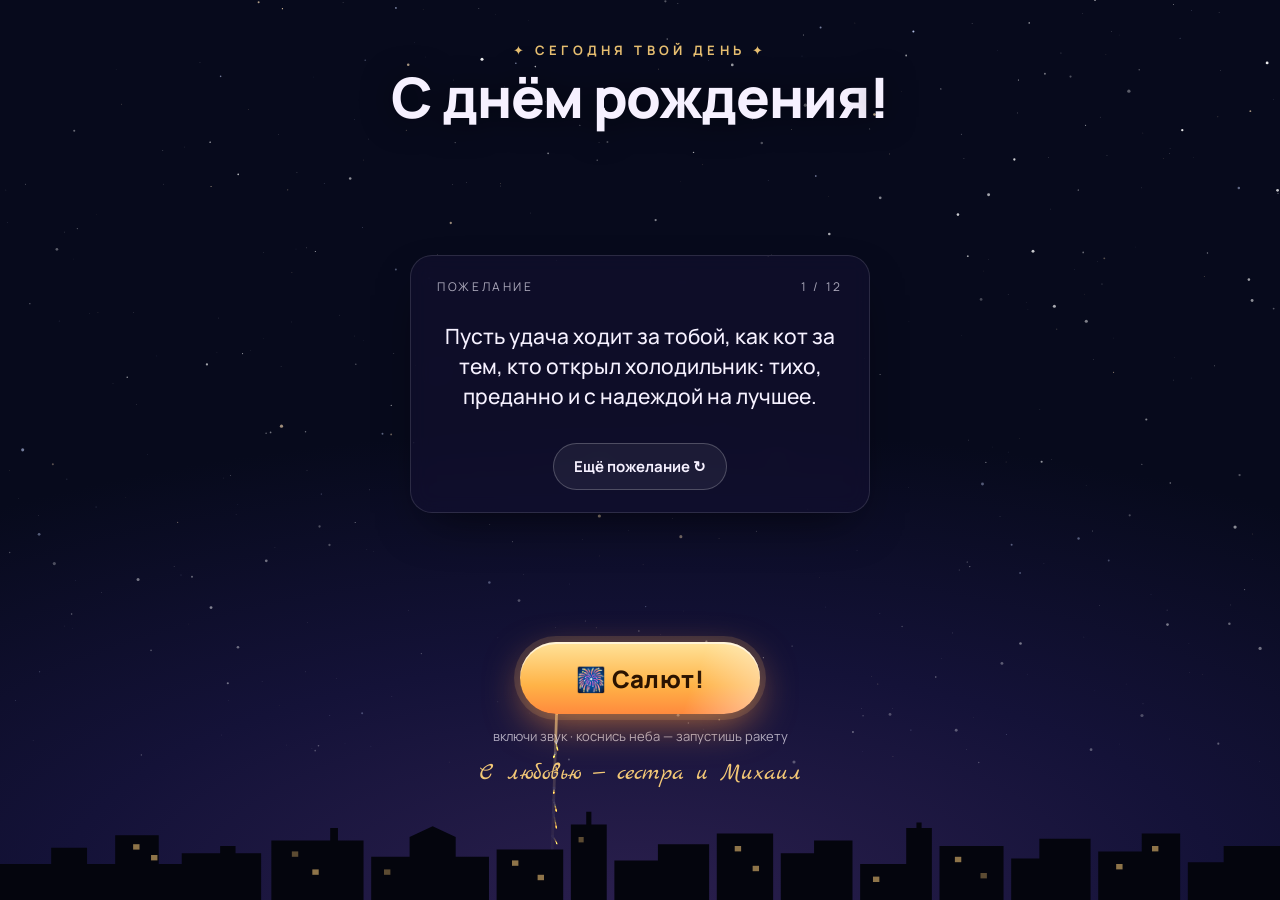
==== birthday/index.html @ 78955463 "Открытка с днём рождения: пожелания, салют со звуком и мелодией, один экран без прокрутки Co-Authore" ====
<!doctype html>
<html lang="ru">
<head>
<meta charset="utf-8">
<meta name="viewport" content="width=device-width, initial-scale=1, viewport-fit=cover, user-scalable=no">
<title>С днём рождения! 🎆</title>
<meta name="theme-color" content="#070a1c">
<meta property="og:title" content="С днём рождения! 🎆">
<meta property="og:description" content="Открой и нажми «Салют!»">
<link rel="preconnect" href="https://fonts.googleapis.com">
<link rel="preconnect" href="https://fonts.gstatic.com" crossorigin>
<link href="https://fonts.googleapis.com/css2?family=Marck+Script&family=Manrope:wght@400;500;700;800&display=swap" rel="stylesheet">
<style>
  :root {
    --gold: #ffd27a;
    --gold-2: #ffb347;
    --text: #f6f1ff;
    --muted: rgba(246,241,255,.68);
    --h: 100vh;
  }
  @supports (height: 100dvh) { :root { --h: 100dvh; } }
  * { box-sizing: border-box; margin: 0; padding: 0; -webkit-tap-highlight-color: transparent; }
  html, body { height: var(--h); overflow: hidden; overscroll-behavior: none; }
  body {
    position: fixed; inset: 0; color: var(--text); font-family: "Manrope", system-ui, sans-serif;
    background: radial-gradient(120% 70% at 50% 100%, #2a1f4d 0%, #141238 38%, #070a1c 75%) #070a1c;
    user-select: none; -webkit-user-select: none; touch-action: manipulation;
  }
  canvas { position: absolute; inset: 0; width: 100%; height: 100%; display: block; }
  #stars { z-index: 0; animation: twinkle 6s ease-in-out infinite alternate; }
  #fx { z-index: 1; }
  @keyframes twinkle { from { opacity: .75; } to { opacity: 1; } }

  .city { position: absolute; left: 0; right: 0; bottom: 0; z-index: 2; height: calc(var(--h) * .11); width: 100%; pointer-events: none; }
  .city .b { fill: #04050d; }
  .city .w { fill: #ffcf7a; opacity: .55; animation: win 7s steps(1) infinite; }
  .city .w:nth-child(3n) { animation-delay: -2s; } .city .w:nth-child(4n) { animation-delay: -4.5s; opacity: .35; }
  @keyframes win { 50% { opacity: .15; } }

  .stage {
    position: relative; z-index: 3; height: var(--h); display: flex; flex-direction: column; align-items: center;
    justify-content: space-between; text-align: center; pointer-events: none;
    padding: max(env(safe-area-inset-top), calc(var(--h) * .045)) 20px calc(var(--h) * .125 + env(safe-area-inset-bottom));
  }
  .stage > * { pointer-events: auto; }

  .top { transition: transform 1s ease; }
  .kicker {
    font-size: clamp(10px, min(3vw, 1.6vh), 13px); letter-spacing: .32em; text-transform: uppercase; color: var(--gold);
    font-weight: 700; opacity: .9;
  }
  h1 {
    font-weight: 800; line-height: 1.02; margin-top: calc(var(--h) * .012);
    font-size: clamp(30px, min(11vw, 6.2vh), 64px); letter-spacing: -.02em;
    text-shadow: 0 2px 30px rgba(0,0,0,.6);
  }
  .name {
    display: block; font-family: "Marck Script", cursive; font-weight: 400; letter-spacing: 0;
    font-size: clamp(42px, min(15vw, 8.4vh), 92px); line-height: 1.1;
    background: linear-gradient(100deg, #fff3c4 0%, var(--gold) 35%, #ff9d5c 70%, #ffd27a 100%);
    background-size: 200% 100%; -webkit-background-clip: text; background-clip: text; color: transparent;
    animation: shimmer 5s linear infinite; filter: drop-shadow(0 0 18px rgba(255,190,100,.35));
  }
  .name:empty { display: none; }
  @keyframes shimmer { to { background-position: -200% 0; } }

  .wish {
    width: min(100%, 460px); padding: clamp(14px, 2.4vh, 24px) clamp(16px, 5vw, 26px);
    border-radius: 22px; background: rgba(20,18,52,.55); border: 1px solid rgba(255,255,255,.12);
    backdrop-filter: blur(10px); -webkit-backdrop-filter: blur(10px);
    box-shadow: 0 20px 50px -20px rgba(0,0,0,.7); transition: opacity .8s ease, transform .8s ease;
  }
  .wish__label { font-size: clamp(10px, 1.5vh, 12px); letter-spacing: .22em; text-transform: uppercase; color: var(--muted); display: flex; justify-content: space-between; }
  .wish__text {
    margin: clamp(8px, 1.4vh, 14px) 0 clamp(10px, 1.8vh, 18px); font-weight: 500;
    font-size: clamp(15px, min(4.4vw, 2.45vh), 21px); line-height: 1.42;
    min-height: calc(1.42em * 4); display: flex; align-items: center; justify-content: center;
    transition: opacity .35s ease, transform .35s ease;
  }
  .wish__text.out { opacity: 0; transform: translateY(8px); }
  .btn-next {
    border: 1px solid rgba(255,255,255,.22); background: rgba(255,255,255,.06); color: var(--text);
    font: 700 clamp(13px, 1.9vh, 15px) "Manrope", sans-serif; padding: clamp(9px, 1.4vh, 12px) 20px; border-radius: 999px; cursor: pointer;
    transition: background .25s, transform .15s;
  }
  .btn-next:active { transform: scale(.96); }
  .btn-next:hover { background: rgba(255,255,255,.14); }

  .bottom { display: flex; flex-direction: column; align-items: center; gap: clamp(8px, 1.4vh, 14px); }
  .btn-salute {
    position: relative; border: 0; cursor: pointer; color: #2b1300;
    font: 800 clamp(18px, min(5.4vw, 3vh), 24px) "Manrope", sans-serif; letter-spacing: .02em;
    padding: clamp(14px, 2.2vh, 20px) clamp(36px, 12vw, 56px); border-radius: 999px;
    background: linear-gradient(180deg, #ffe39a, #ffb347 60%, #ff8a3d);
    box-shadow: 0 0 0 6px rgba(255,190,100,.15), 0 12px 40px -6px rgba(255,150,60,.7), inset 0 2px 0 rgba(255,255,255,.6);
    animation: pulse 2.2s ease-in-out infinite; transition: transform .15s;
  }
  .btn-salute:active { transform: scale(.95); }
  .btn-salute::after {
    content: ""; position: absolute; inset: 0; border-radius: inherit; pointer-events: none;
    background: linear-gradient(110deg, transparent 30%, rgba(255,255,255,.65) 48%, transparent 62%);
    background-size: 250% 100%; animation: shine 3.2s ease-in-out infinite;
  }
  @keyframes pulse { 50% { box-shadow: 0 0 0 14px rgba(255,190,100,0), 0 12px 40px -6px rgba(255,150,60,.9), inset 0 2px 0 rgba(255,255,255,.6); } }
  @keyframes shine { from { background-position: 150% 0; } to { background-position: -100% 0; } }
  .hint { font-size: clamp(11px, 1.6vh, 13px); color: var(--muted); }
  .sign { font-family: "Marck Script", cursive; font-size: clamp(18px, 2.8vh, 24px); color: var(--gold); opacity: .95; }

  /* Во время салюта открытка уступает небо фейерверку */
  body.show .wish { opacity: .12; transform: scale(.97); }
  body.show .hint { opacity: 0; }

  @media (max-height: 520px) { .hint { display: none; } }
  @media (prefers-reduced-motion: reduce) { .name, .btn-salute, .btn-salute::after, #stars { animation: none; } }
</style>
</head>
<body>
<canvas id="stars"></canvas>
<canvas id="fx"></canvas>

<svg class="city" viewBox="0 0 1000 110" preserveAspectRatio="none" aria-hidden="true">
  <path class="b" d="M0 110V70h40V52h28v18h22V38h34v32h18V58h30v-8h12v8h20v52zM212 110V44h46v-14h6v14h20v66zM290 110V62h30V40l18-12 18 12v22h26v48zM388 110V54h52v56zM446 110V26h12V12h4v14h12v84zM480 110V66h34V48h40v62zM560 110V36h44v74zM610 110V58h26V44h30v66zM672 110V70h36V30h8v-6h4v6h8v80zM734 110V50h50v60zM790 110V64h22V42h40v68zM858 110V56h34V36h30v74zM928 110V68h28V50h44v60z"/>
  <rect class="w" x="104" y="48" width="5" height="6"/><rect class="w" x="118" y="60" width="5" height="6"/><rect class="w" x="228" y="56" width="5" height="6"/>
  <rect class="w" x="244" y="76" width="5" height="6"/><rect class="w" x="400" y="66" width="5" height="6"/><rect class="w" x="420" y="82" width="5" height="6"/>
  <rect class="w" x="452" y="40" width="4" height="6"/><rect class="w" x="574" y="50" width="5" height="6"/><rect class="w" x="588" y="72" width="5" height="6"/>
  <rect class="w" x="746" y="62" width="5" height="6"/><rect class="w" x="766" y="80" width="5" height="6"/><rect class="w" x="872" y="70" width="5" height="6"/>
  <rect class="w" x="900" y="50" width="5" height="6"/><rect class="w" x="682" y="84" width="5" height="6"/><rect class="w" x="300" y="76" width="5" height="6"/>
</svg>

<main class="stage">
  <header class="top">
    <p class="kicker">✦ Сегодня твой день ✦</p>
    <h1>С днём рождения<span id="comma">,</span><span class="name" id="name"></span></h1>
  </header>

  <section class="wish" aria-live="polite">
    <div class="wish__label"><span>Пожелание</span><span id="counter"></span></div>
    <p class="wish__text" id="wish"></p>
    <button class="btn-next" id="next">Ещё пожелание ↻</button>
  </section>

  <footer class="bottom">
    <button class="btn-salute" id="salute">🎆 Салют!</button>
    <p class="hint" id="hint">включи звук · коснись неба — запустишь ракету</p>
    <p class="sign" id="sign"></p>
  </footer>
</main>

<script>
/* ===================== НАСТРОЙКИ ОТКРЫТКИ =====================
   Имя можно задать здесь или в ссылке: .../birthday/?name=Саша   */
const CONFIG = {
  name: "",
  from: "С любовью — сестра и Михаил",
};

const WISHES = [
  "Пусть удача ходит за тобой, как кот за тем, кто открыл холодильник: тихо, преданно и с надеждой на лучшее.",
  "Если понадобятся стальные нервы — обращайся, сварю по-родственному. Но лучше пусть не понадобятся!",
  "Желаю, чтобы зарплата росла быстрее цен, мечты сбывались быстрее планов, а понедельники ощущались как пятницы.",
  "Пусть дорога будет ровной, машина — исправной, а штрафы встречаются только в компьютерных играх.",
  "Ты лучший брат, какого только могла пожелать сестра, и лучший шурин, о котором можно мечтать. Не меняйся!",
  "Пусть годы добавляют мудрости, но никогда не отнимают озорства. Возраст — это просто уровень, а ты явно качаешься правильно.",
  "Желаю тихих утр, громкого смеха и людей рядом, с которыми хорошо и молчать, и болтать до утра.",
  "Пусть Wi-Fi ловит везде, проблемы — нигде, а хорошие новости приходят без очереди.",
  "Желаю столько поводов для радости, сколько свечей на торте, — и ещё немного сверху, на вырост.",
  "Пусть всё задуманное получается с первого раза, а то, что с первого не получилось, оказывается к лучшему.",
  "Желаю здоровья богатырского, сна младенческого и аппетита как после бани.",
  "И главное пожелание от сварщика: пусть всё в твоей жизни будет железно! 🔥",
];

/* ===================== ПОЗДРАВЛЕНИЕ ===================== */
const qs = new URLSearchParams(location.search);
const NAME = (qs.get("name") || CONFIG.name || "").trim();
document.getElementById("name").textContent = NAME;
document.getElementById("comma").textContent = NAME ? "," : "!";
document.getElementById("sign").textContent = qs.get("from") || CONFIG.from;
if (NAME) document.title = `С днём рождения, ${NAME}! 🎆`;

const wishEl = document.getElementById("wish"), counterEl = document.getElementById("counter");
let order = WISHES.map((_, i) => i).sort(() => Math.random() - .5), wi = 0;
function showWish(first) {
  const set = () => { wishEl.textContent = WISHES[order[wi]]; counterEl.textContent = `${wi + 1} / ${WISHES.length}`; wishEl.classList.remove("out"); };
  if (first) return set();
  wishEl.classList.add("out");
  setTimeout(set, 330);
}
showWish(true);
document.getElementById("next").addEventListener("click", (e) => {
  e.stopPropagation();
  wi = (wi + 1) % WISHES.length;
  showWish();
  initAudio(); chime();
  const r = e.currentTarget.getBoundingClientRect();
  sparkle(r.left + r.width / 2, r.top);
});

/* ===================== ЗВЁЗДЫ ===================== */
const stars = document.getElementById("stars"), sctx = stars.getContext("2d");
const fx = document.getElementById("fx"), ctx = fx.getContext("2d");
let W, H, DPR, S;
function resize() {
  DPR = Math.min(window.devicePixelRatio || 1, 2);
  W = innerWidth; H = innerHeight; S = Math.max(.6, Math.min(1.25, Math.min(W, H * .75) / 520));
  for (const c of [stars, fx]) { c.width = W * DPR; c.height = H * DPR; }
  ctx.setTransform(DPR, 0, 0, DPR, 0, 0); sctx.setTransform(DPR, 0, 0, DPR, 0, 0);
  sctx.clearRect(0, 0, W, H);
  const n = Math.round(W * H / 2600);
  for (let i = 0; i < n; i++) {
    const x = Math.random() * W, y = Math.random() * H * .85, r = Math.random() ** 3 * 1.4 + .25;
    sctx.globalAlpha = .25 + Math.random() * .75 * (1 - y / H);
    sctx.fillStyle = Math.random() < .15 ? "#ffe2b8" : Math.random() < .2 ? "#c9d6ff" : "#fff";
    sctx.beginPath(); sctx.arc(x, y, r, 0, Math.PI * 2); sctx.fill();
  }
  sctx.globalAlpha = 1;
}
addEventListener("resize", resize); resize();

/* ===================== ЗВУК (синтез в браузере) ===================== */
let AC, master, verbIn, noiseBuf, musicBus;
function initAudio() {
  if (AC) { if (AC.state !== "running") AC.resume(); return; }
  const Ctx = window.AudioContext || window.webkitAudioContext;
  if (!Ctx) return;
  AC = new Ctx();
  const comp = AC.createDynamicsCompressor();
  comp.threshold.value = -14; comp.ratio.value = 5; comp.attack.value = .003; comp.release.value = .25;
  master = AC.createGain(); master.gain.value = .95;
  master.connect(comp); comp.connect(AC.destination);
  // Реверберация «ночного неба»
  const verb = AC.createConvolver(), len = AC.sampleRate * 3.2, ir = AC.createBuffer(2, len, AC.sampleRate);
  for (let ch = 0; ch < 2; ch++) { const d = ir.getChannelData(ch); for (let i = 0; i < len; i++) d[i] = (Math.random() * 2 - 1) * Math.pow(1 - i / len, 2.6); }
  verb.buffer = ir; verbIn = AC.createGain(); verbIn.gain.value = .5; verbIn.connect(verb); verb.connect(master);
  noiseBuf = AC.createBuffer(1, AC.sampleRate * 2, AC.sampleRate);
  const nd = noiseBuf.getChannelData(0); for (let i = 0; i < nd.length; i++) nd[i] = Math.random() * 2 - 1;
  musicBus = AC.createGain(); musicBus.gain.value = .42; musicBus.connect(master);
  const mv = AC.createGain(); mv.gain.value = .55; musicBus.connect(mv); mv.connect(verbIn);
  // разблокировка на iOS
  const s = AC.createBufferSource(); s.buffer = AC.createBuffer(1, 1, 22050); s.connect(AC.destination); s.start(0);
}
function out(node, pan, wet = .4) {
  let n = node;
  if (AC.createStereoPanner) { const p = AC.createStereoPanner(); p.pan.value = Math.max(-1, Math.min(1, pan)); n.connect(p); n = p; }
  n.connect(master);
  const w = AC.createGain(); w.gain.value = wet; n.connect(w); w.connect(verbIn);
}
function noise(t, dur) { const s = AC.createBufferSource(); s.buffer = noiseBuf; s.loop = true; s.start(t, Math.random()); s.stop(t + dur); return s; }

function soundLaunch(flight, pan, whistle) {
  if (!AC) return;
  const t = AC.currentTime;
  const n = noise(t, flight + .1), bp = AC.createBiquadFilter(), g = AC.createGain();
  bp.type = "bandpass"; bp.Q.value = 1.2; bp.frequency.setValueAtTime(350, t); bp.frequency.exponentialRampToValueAtTime(1600, t + flight);
  g.gain.setValueAtTime(0, t); g.gain.linearRampToValueAtTime(.16, t + .06); g.gain.exponentialRampToValueAtTime(.002, t + flight);
  n.connect(bp); bp.connect(g); out(g, pan, .25);
  if (whistle) {
    const o = AC.createOscillator(), og = AC.createGain();
    o.type = "sine"; o.frequency.setValueAtTime(1300, t); o.frequency.exponentialRampToValueAtTime(2900 + Math.random() * 700, t + flight);
    og.gain.setValueAtTime(0, t); og.gain.linearRampToValueAtTime(.05, t + .15); og.gain.linearRampToValueAtTime(0, t + flight);
    o.connect(og); out(og, pan, .35); o.start(t); o.stop(t + flight + .05);
  }
}
function soundBoom(size, pan, crack) {
  if (!AC) return;
  const t = AC.currentTime + .03 + Math.random() * .12;   // звук чуть отстаёт от вспышки
  const n = noise(t, 2.6), lp = AC.createBiquadFilter(), g = AC.createGain();
  lp.type = "lowpass"; lp.frequency.setValueAtTime(2600 * size, t); lp.frequency.exponentialRampToValueAtTime(90, t + 1.6);
  g.gain.setValueAtTime(0, t); g.gain.linearRampToValueAtTime(1.1 * size, t + .006); g.gain.exponentialRampToValueAtTime(.001, t + 2.4);
  n.connect(lp); lp.connect(g); out(g, pan, .6);
  const o = AC.createOscillator(), og = AC.createGain();
  o.frequency.setValueAtTime(95, t); o.frequency.exponentialRampToValueAtTime(32, t + .5);
  og.gain.setValueAtTime(.9 * size, t); og.gain.exponentialRampToValueAtTime(.001, t + .7);
  o.connect(og); out(og, pan, .2); o.start(t); o.stop(t + .8);
  if (crack) soundCrackle(t + .35, 1.4, pan);
}
function soundCrackle(t0, dur, pan) {
  for (let i = 0; i < 70; i++) {
    const t = t0 + Math.random() ** 1.3 * dur, s = AC.createBufferSource(), hp = AC.createBiquadFilter(), g = AC.createGain();
    s.buffer = noiseBuf; hp.type = "highpass"; hp.frequency.value = 2500 + Math.random() * 3000;
    const v = .05 + Math.random() * .2;
    g.gain.setValueAtTime(v, t); g.gain.exponentialRampToValueAtTime(.001, t + .012 + Math.random() * .02);
    s.connect(hp); hp.connect(g); out(g, pan + (Math.random() - .5) * .4, .3); s.start(t, Math.random() * 1.5); s.stop(t + .05);
  }
}
// Музыкальная шкатулка
function bell(freq, t, dur, vol = 1) {
  const g = AC.createGain();
  g.gain.setValueAtTime(0, t); g.gain.linearRampToValueAtTime(.32 * vol, t + .008); g.gain.exponentialRampToValueAtTime(.001, t + dur + 1.4);
  g.connect(musicBus);
  [[1, 1], [2, .32], [3, .12], [4.2, .05]].forEach(([m, a]) => {
    const o = AC.createOscillator(), og = AC.createGain();
    o.type = "sine"; o.frequency.value = freq * m; og.gain.value = a;
    o.connect(og); og.connect(g); o.start(t); o.stop(t + dur + 1.5);
  });
}
const NOTE = (n) => 440 * Math.pow(2, (n - 69) / 12);
function playBirthday() {
  if (!AC) return 0;
  const G4 = 67, A4 = 69, B4 = 71, C5 = 72, D5 = 74, E5 = 76, F5 = 77, G5 = 79;
  const song = [
    [G4, .75], [G4, .25], [A4, 1], [G4, 1], [C5, 1], [B4, 2],
    [G4, .75], [G4, .25], [A4, 1], [G4, 1], [D5, 1], [C5, 2],
    [G4, .75], [G4, .25], [G5, 1], [E5, 1], [C5, 1], [B4, 1], [A4, 2],
    [F5, .75], [F5, .25], [E5, 1], [C5, 1], [D5, 1], [C5, 3],
  ];
  const beat = .43; let t = AC.currentTime + .25;
  for (const [n, d] of song) { bell(NOTE(n), t, d * beat, n > 75 ? .9 : 1); bell(NOTE(n - 12), t, d * beat, .18); t += d * beat; }
  return (t - AC.currentTime) * 1000;
}
function chime() { if (!AC) return; const t = AC.currentTime; [84, 88, 91].forEach((n, i) => bell(NOTE(n), t + i * .07, .3, .35)); }

/* ===================== ФЕЙЕРВЕРК ===================== */
const rockets = [], parts = [], flashes = [];
const MAXP = matchMedia("(max-width: 700px)").matches ? 2200 : 4000;
const rnd = (a, b) => a + Math.random() * (b - a);
const pick = (a) => a[Math.floor(Math.random() * a.length)];
const PALETTE = [[0, 95, 62], [25, 100, 60], [45, 100, 62], [120, 85, 60], [185, 95, 62], [215, 95, 66], [275, 90, 70], [320, 95, 66], [350, 95, 66]];
const TYPES = ["peony", "peony", "willow", "ring", "glitter", "double", "crossette", "palm"];

function launch(tx, ty, type) {
  const x = tx ?? rnd(W * .12, W * .88);
  const y = ty ?? rnd(H * .1, H * .42);
  const sx = x + rnd(-W * .08, W * .08), sy = H + 10;
  const flight = rnd(.95, 1.35);                    // секунды подъёма
  const frames = flight * 60;
  const g = .06 * S;                                 // гравитация ракеты
  const vy = (y - sy - .5 * g * frames * frames) / frames;
  rockets.push({ x: sx, y: sy, px: sx, py: sy, vx: (x - sx) / frames, vy, g, life: frames, type: type || pick(TYPES), col: pick(PALETTE) });
  soundLaunch(flight, (sx / W) * 2 - 1, Math.random() < .35);
}

function P(x, y, vx, vy, o) {
  if (parts.length > MAXP) return;
  parts.push(Object.assign({ x, y, px: x, py: y, vx, vy, a: 1, decay: rnd(.011, .017), drag: .965, g: .055 * S, w: 2 * S, h: 40, s: 100, l: 62, flick: 0, trail: 0, split: 0 }, o));
}
function sphere(cx, cy, n, sp, o, extra) {
  for (let i = 0; i < n; i++) {
    const u = Math.random() * 2 - 1, th = Math.random() * Math.PI * 2, r = Math.sqrt(1 - u * u);
    const v = sp * rnd(.9, 1.05);
    P(cx, cy, Math.cos(th) * r * v, Math.sin(th) * r * v, typeof o === "function" ? o(i) : { ...o });
  }
}
function explode(r) {
  const { x, y } = r, [h, s, l] = r.col, k = S;
  flashes.push({ x, y, a: 1, h, r: 150 * k });
  const pan = (x / W) * 2 - 1;
  switch (r.type) {
    case "willow":
      sphere(x, y, 110, 4.2 * k, { h: 40, s: 90, l: 58, decay: rnd(.0055, .0075), drag: .975, g: .032 * k, w: 1.6 * k, trail: 1 });
      soundBoom(.85, pan, true); break;
    case "ring": {
      const n = 70, tilt = rnd(.25, 1), rot = rnd(0, Math.PI), sp = 5.2 * k;
      for (let i = 0; i < n; i++) {
        const a = (i / n) * Math.PI * 2, dx = Math.cos(a), dy = Math.sin(a) * tilt;
        P(x, y, (dx * Math.cos(rot) - dy * Math.sin(rot)) * sp, (dx * Math.sin(rot) + dy * Math.cos(rot)) * sp, { h, s, l, w: 2.2 * k });
      }
      sphere(x, y, 26, 1.6 * k, { h: 50, s: 100, l: 80, w: 1.6 * k });
      soundBoom(1, pan, false); break;
    }
    case "glitter":
      sphere(x, y, 120, 4.6 * k, { h: 48, s: 100, l: 78, flick: 1, decay: rnd(.008, .011), drag: .968, w: 1.8 * k });
      soundBoom(.9, pan, true); break;
    case "double": {
      const c2 = pick(PALETTE);
      sphere(x, y, 100, 5.6 * k, { h, s, l });
      sphere(x, y, 55, 2.9 * k, { h: c2[0], s: c2[1], l: c2[2] + 6 });
      soundBoom(1.1, pan, false); break;
    }
    case "crossette":
      sphere(x, y, 26, 4.8 * k, { h, s, l: l + 8, w: 2.6 * k, split: 1, decay: .02 });
      soundBoom(.9, pan, false); break;
    case "palm":
      for (let i = 0; i < 9; i++) {
        const a = (i / 9) * Math.PI * 2 + rnd(-.1, .1);
        P(x, y, Math.cos(a) * 5 * k, Math.sin(a) * 5 * k - 1.2 * k, { h: 38, s: 95, l: 62, w: 3.2 * k, decay: .009, drag: .972, g: .045 * k, trail: 1 });
      }
      sphere(x, y, 40, 3.6 * k, { h, s, l });
      soundBoom(1.05, pan, true); break;
    case "heart": {
      const n = 110, sc = .33 * k;
      for (let i = 0; i < n; i++) {
        const t = (i / n) * Math.PI * 2;
        const hx = 16 * Math.sin(t) ** 3, hy = -(13 * Math.cos(t) - 5 * Math.cos(2 * t) - 2 * Math.cos(3 * t) - Math.cos(4 * t));
        P(x, y, hx * sc, hy * sc, { h: 345, s: 95, l: 66, w: 2.4 * k, drag: .955, g: .02 * k, decay: .0105 });
      }
      sphere(x, y, 40, 1.4 * k, { h: 40, s: 100, l: 80, flick: 1, w: 1.4 * k });
      soundBoom(1.2, pan, true); break;
    }
    default: // peony
      sphere(x, y, 130, 5.4 * k, { h, s, l });
      soundBoom(1, pan, Math.random() < .3);
  }
}
function sparkle(x, y) {
  for (let i = 0; i < 22; i++) { const a = rnd(Math.PI * 1.1, Math.PI * 1.9); P(x, y, Math.cos(a) * rnd(1, 3.5) * S, Math.sin(a) * rnd(1, 3.5) * S, { h: 45, s: 100, l: 75, w: 1.5 * S, decay: .03, flick: 1 }); }
}

let last = performance.now();
function frame(now) {
  const dt = Math.min(3, (now - last) / 16.667); last = now;
  // плавное затухание следов: небо остаётся прозрачным, звёзды видны
  ctx.globalCompositeOperation = "destination-out";
  ctx.fillStyle = `rgba(0,0,0,${Math.min(1, .2 * dt)})`;
  ctx.fillRect(0, 0, W, H);
  ctx.globalCompositeOperation = "lighter";
  ctx.lineCap = "round";

  for (let i = flashes.length - 1; i >= 0; i--) {
    const f = flashes[i];
    const gr = ctx.createRadialGradient(f.x, f.y, 0, f.x, f.y, f.r);
    gr.addColorStop(0, `hsla(${f.h},100%,85%,${.5 * f.a})`); gr.addColorStop(1, `hsla(${f.h},100%,60%,0)`);
    ctx.fillStyle = gr; ctx.fillRect(f.x - f.r, f.y - f.r, f.r * 2, f.r * 2);
    f.a -= .14 * dt; if (f.a <= 0) flashes.splice(i, 1);
  }

  for (let i = rockets.length - 1; i >= 0; i--) {
    const r = rockets[i];
    r.px = r.x; r.py = r.y;
    r.x += r.vx * dt; r.vy += r.g * dt; r.y += r.vy * dt; r.life -= dt;
    ctx.strokeStyle = "hsla(40,100%,80%,.95)"; ctx.lineWidth = 2.2 * S;
    ctx.beginPath(); ctx.moveTo(r.px, r.py); ctx.lineTo(r.x, r.y); ctx.stroke();
    if (Math.random() < .9) P(r.x, r.y, rnd(-.4, .4) * S, rnd(.4, 1.4) * S, { h: 35, s: 100, l: 65, w: 1.3 * S, decay: rnd(.035, .06), g: .02 * S, drag: .94 });
    if (r.life <= 0 || r.vy >= -.3 * S) { explode(r); rockets.splice(i, 1); }
  }

  for (let i = parts.length - 1; i >= 0; i--) {
    const p = parts[i];
    p.px = p.x; p.py = p.y;
    const d = Math.pow(p.drag, dt);
    p.vx *= d; p.vy = p.vy * d + p.g * dt;
    p.x += p.vx * dt; p.y += p.vy * dt;
    p.a -= p.decay * dt;
    if (p.trail && Math.random() < .35 * dt) P(p.x, p.y, 0, 0, { h: p.h, s: p.s, l: p.l - 8, w: p.w * .7, decay: .03, g: .015 * S, drag: .9 });
    if (p.a <= 0) {
      if (p.split) for (let k = 0; k < 4; k++) { const a = k * Math.PI / 2 + Math.PI / 4; P(p.x, p.y, Math.cos(a) * 2.6 * S, Math.sin(a) * 2.6 * S, { h: 45, s: 100, l: 72, w: 1.6 * S, decay: .028 }); }
      parts.splice(i, 1); continue;
    }
    let a = p.a < .3 ? p.a / .3 : 1;
    if (p.flick) a *= Math.random() < .5 ? 1 : .1;
    const L = p.a > .85 ? 92 : p.l;                  // в первые мгновения искры почти белые
    ctx.strokeStyle = `hsla(${p.h},${p.s}%,${L}%,${a})`;
    ctx.lineWidth = p.w * (.55 + .45 * p.a);
    ctx.beginPath(); ctx.moveTo(p.px, p.py); ctx.lineTo(p.x + .01, p.y); ctx.stroke();
  }
  requestAnimationFrame(frame);
}
requestAnimationFrame(frame);

/* ===================== ШОУ ===================== */
const btn = document.getElementById("salute");
let showTimer = null, timers = [];
function show() {
  initAudio();
  timers.forEach(clearTimeout); timers = [];
  document.body.classList.add("show");
  const songMs = playBirthday() || 11500;
  const dur = Math.max(9000, songMs - 1500);
  let t = 150;
  while (t < dur) {
    const tt = t;
    timers.push(setTimeout(() => launch(), tt));
    if (Math.random() < .35) timers.push(setTimeout(() => launch(), tt + rnd(80, 300)));
    t += rnd(380, 780);
  }
  // финал: залп и сердце
  for (let i = 0; i < 7; i++) timers.push(setTimeout(() => launch(W * (.15 + i * .12), rnd(H * .12, H * .32), pick(["peony", "glitter", "double", "willow"])), dur + i * 120));
  timers.push(setTimeout(() => launch(W / 2, H * .26, "heart"), dur + 1100));
  clearTimeout(showTimer);
  showTimer = setTimeout(() => { document.body.classList.remove("show"); btn.textContent = "🎆 Ещё салют!"; }, dur + 4200);
  if (navigator.vibrate) navigator.vibrate(30);
}
btn.addEventListener("click", (e) => { e.stopPropagation(); show(); });

// касание неба — ракета в эту точку
addEventListener("pointerdown", (e) => {
  if (e.target.closest("button, .wish")) return;
  initAudio();
  launch(e.clientX, Math.min(e.clientY, H * .7), pick(TYPES));
});

// приветственная искорка без звука
setTimeout(() => { for (let i = 0; i < 2; i++) setTimeout(() => { launch(rnd(W * .2, W * .8), rnd(H * .12, H * .3), "peony"); }, i * 700); }, 900);
</script>
</body>
</html>
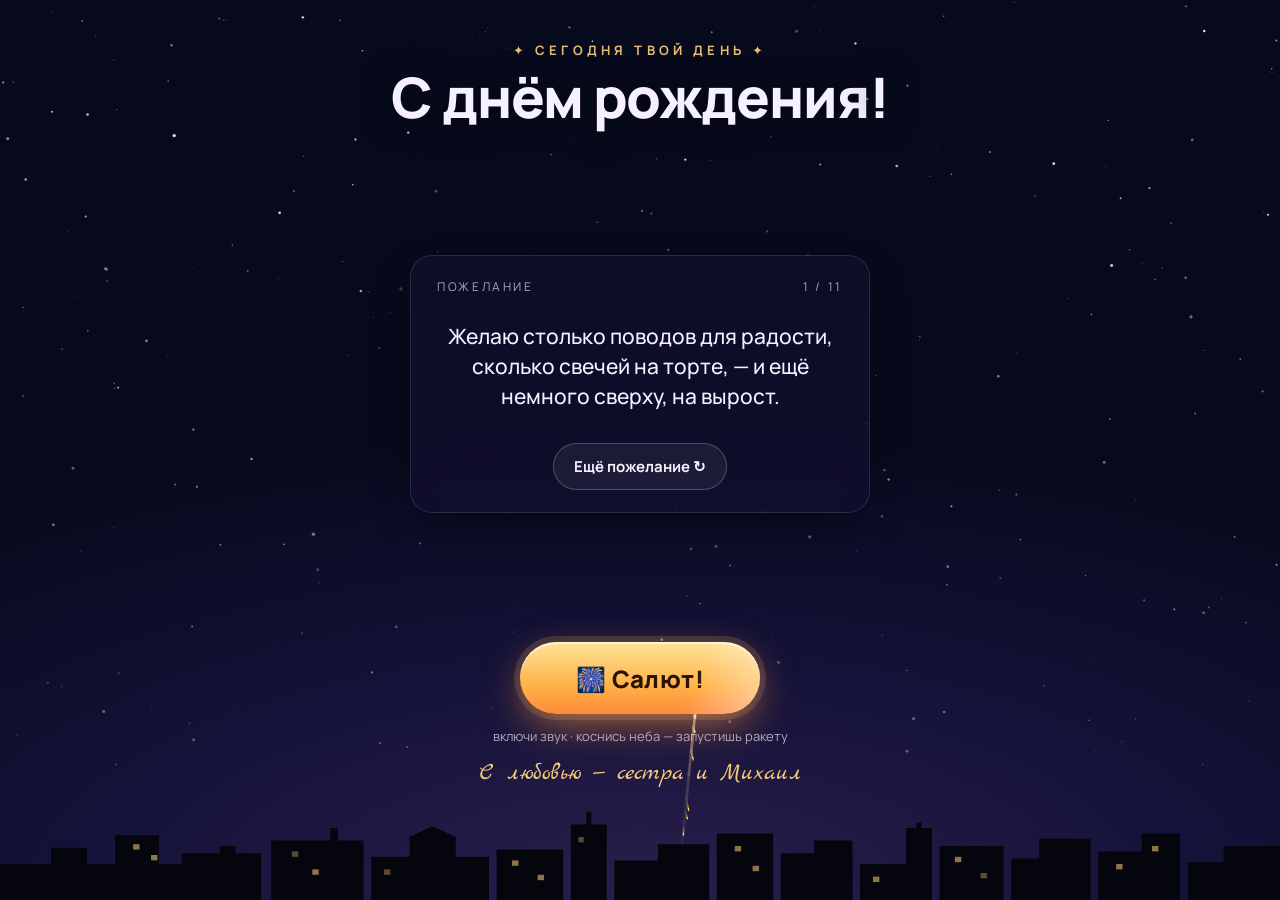
==== commit 65a3cf07: "Открытка: убрано пожелание про лучшего брата Co-Authored-By: Claude Opus 5.5 <noreply@anthropic.com>" ====
--- a/birthday/index.html
+++ b/birthday/index.html
@@ -159,7 +159,6 @@
   "Если понадобятся стальные нервы — обращайся, сварю по-родственному. Но лучше пусть не понадобятся!",
   "Желаю, чтобы зарплата росла быстрее цен, мечты сбывались быстрее планов, а понедельники ощущались как пятницы.",
   "Пусть дорога будет ровной, машина — исправной, а штрафы встречаются только в компьютерных играх.",
-  "Ты лучший брат, какого только могла пожелать сестра, и лучший шурин, о котором можно мечтать. Не меняйся!",
   "Пусть годы добавляют мудрости, но никогда не отнимают озорства. Возраст — это просто уровень, а ты явно качаешься правильно.",
   "Желаю тихих утр, громкого смеха и людей рядом, с которыми хорошо и молчать, и болтать до утра.",
   "Пусть Wi-Fi ловит везде, проблемы — нигде, а хорошие новости приходят без очереди.",
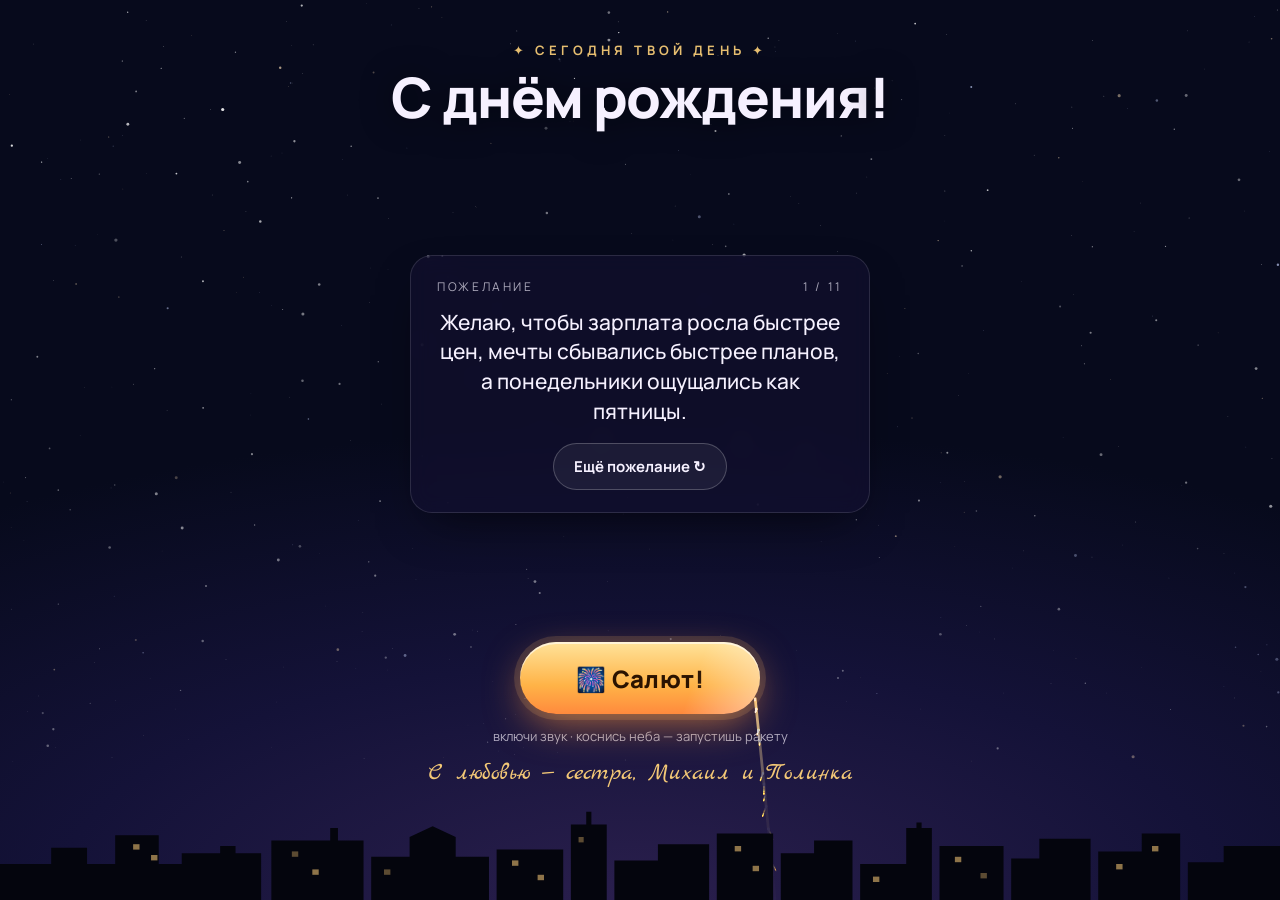
==== commit eeefd842: "Открытка: в подпись добавлена Полинка Co-Authored-By: Claude Opus 5.5 <noreply@anthropic.com> Claude" ====
--- a/birthday/index.html
+++ b/birthday/index.html
@@ -151,7 +151,7 @@
    Имя можно задать здесь или в ссылке: .../birthday/?name=Саша   */
 const CONFIG = {
   name: "",
-  from: "С любовью — сестра и Михаил",
+  from: "С любовью — сестра, Михаил и Полинка",
 };
 
 const WISHES = [
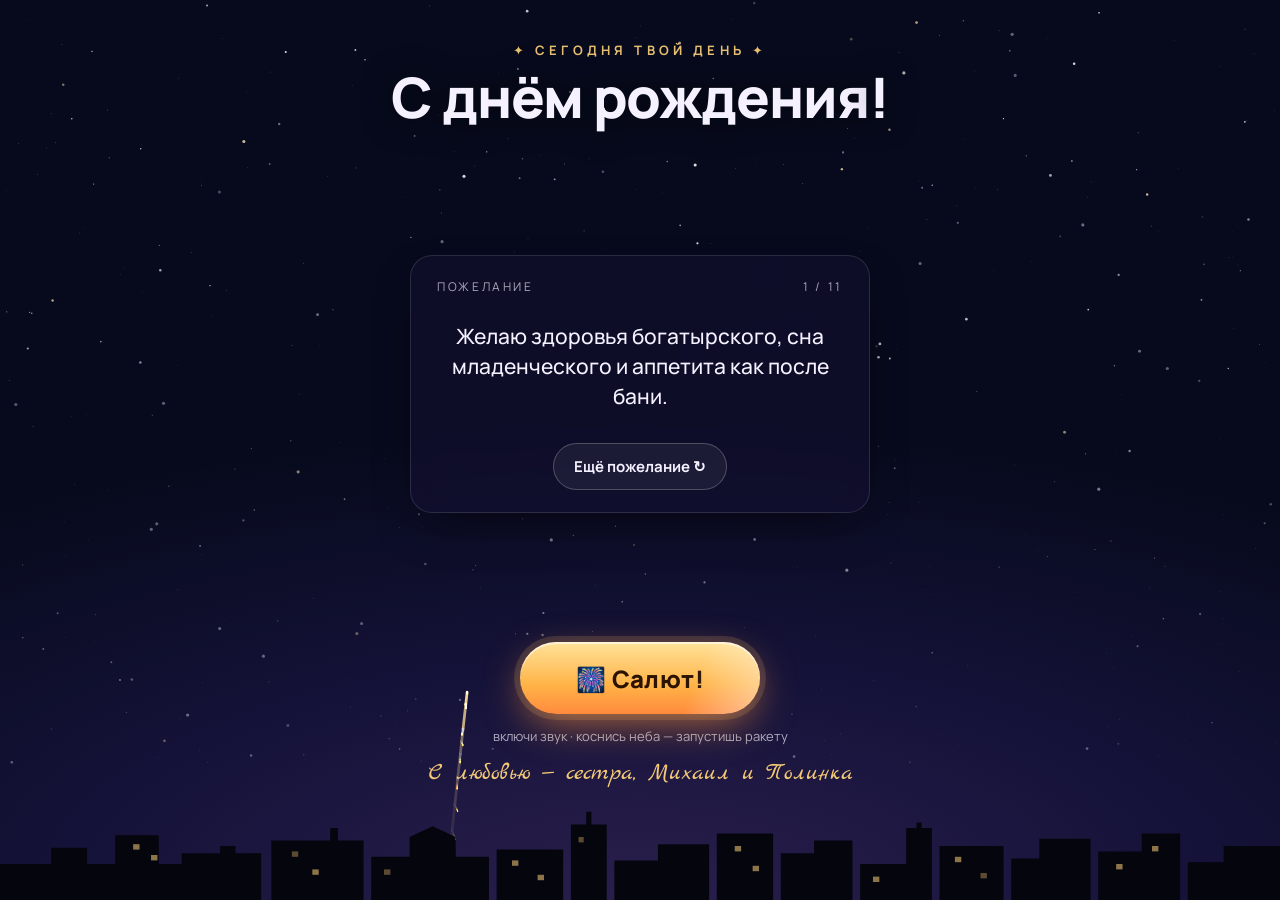
==== commit 8d279fe0: "Открытка: подпись в одну строку на узких экранах Co-Authored-By: Claude Opus 5.5 <noreply@anthropic." ====
--- a/birthday/index.html
+++ b/birthday/index.html
@@ -104,7 +104,7 @@
   @keyframes pulse { 50% { box-shadow: 0 0 0 14px rgba(255,190,100,0), 0 12px 40px -6px rgba(255,150,60,.9), inset 0 2px 0 rgba(255,255,255,.6); } }
   @keyframes shine { from { background-position: 150% 0; } to { background-position: -100% 0; } }
   .hint { font-size: clamp(11px, 1.6vh, 13px); color: var(--muted); }
-  .sign { font-family: "Marck Script", cursive; font-size: clamp(18px, 2.8vh, 24px); color: var(--gold); opacity: .95; }
+  .sign { font-family: "Marck Script", cursive; font-size: clamp(15px, min(5.2vw, 2.8vh), 24px); white-space: nowrap; color: var(--gold); opacity: .95; }
 
   /* Во время салюта открытка уступает небо фейерверку */
   body.show .wish { opacity: .12; transform: scale(.97); }
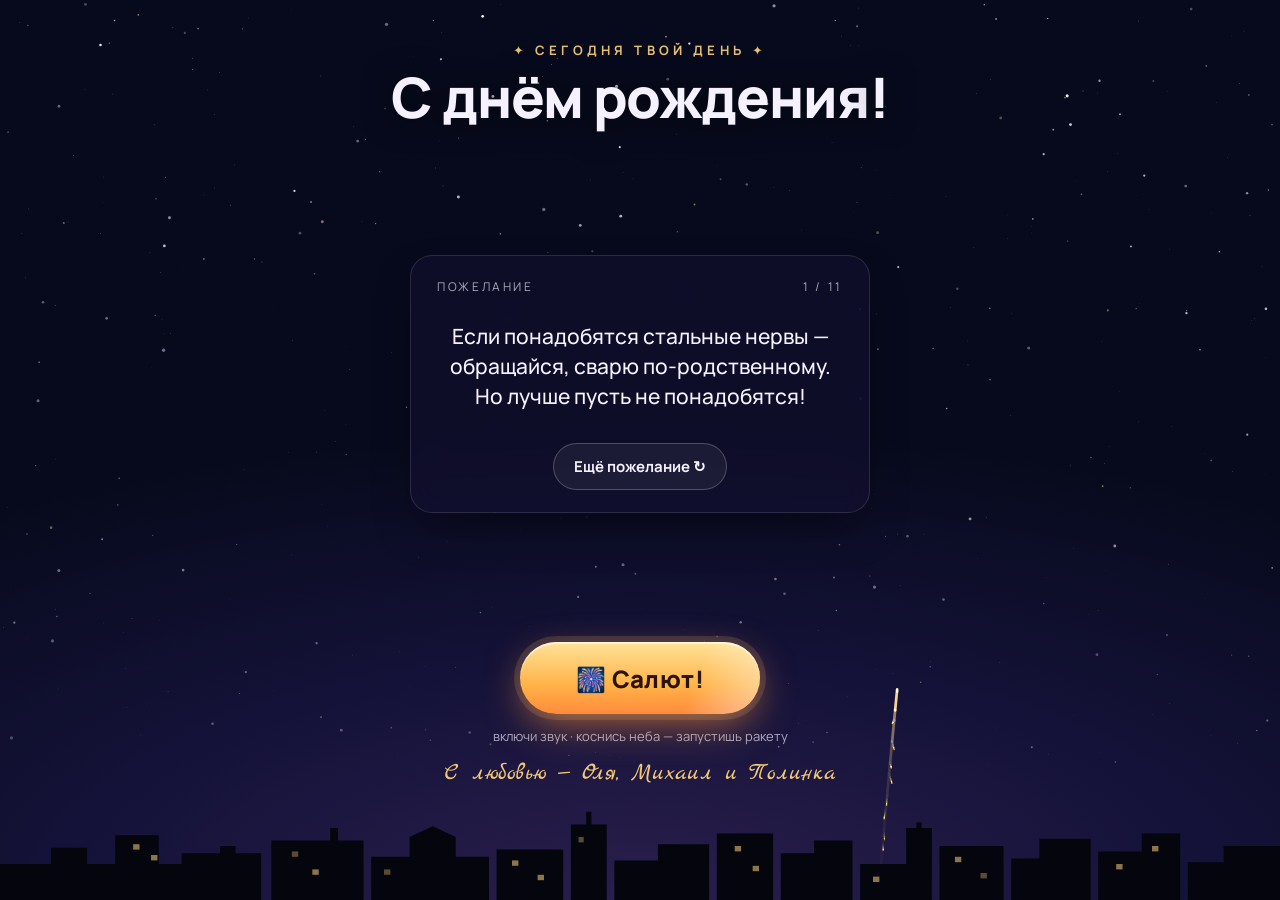
==== commit 16c03f30: "Открытка: подпись «Оля, Михаил и Полинка» Co-Authored-By: Claude Opus 5.5 <noreply@anthropic.com> Cl" ====
--- a/birthday/index.html
+++ b/birthday/index.html
@@ -151,7 +151,7 @@
    Имя можно задать здесь или в ссылке: .../birthday/?name=Саша   */
 const CONFIG = {
   name: "",
-  from: "С любовью — сестра, Михаил и Полинка",
+  from: "С любовью — Оля, Михаил и Полинка",
 };
 
 const WISHES = [
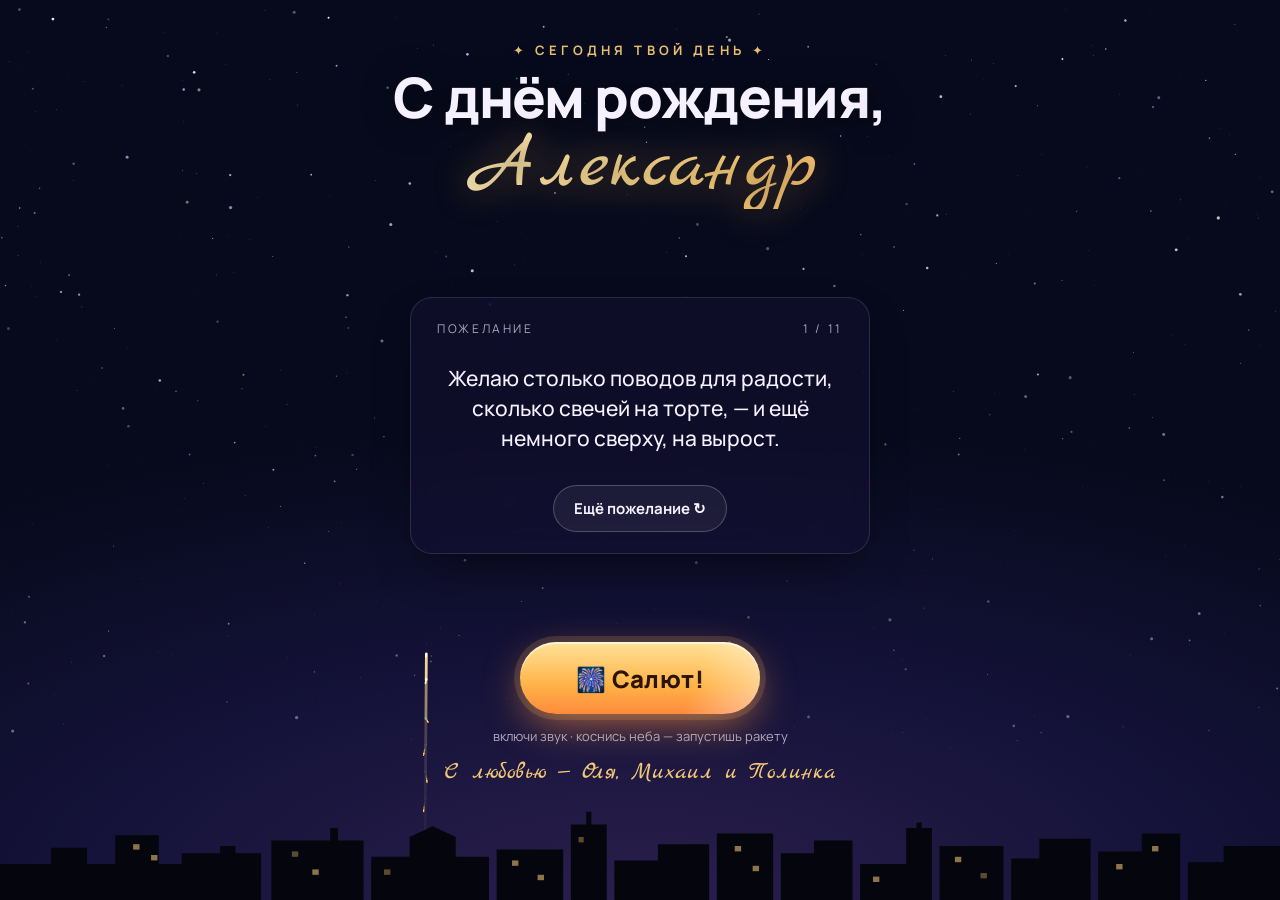
==== commit 2ff3d727: "Открытка: имя именинника — Александр Co-Authored-By: Claude Opus 5.5 <noreply@anthropic.com> Claude-" ====
--- a/birthday/index.html
+++ b/birthday/index.html
@@ -150,7 +150,7 @@
 /* ===================== НАСТРОЙКИ ОТКРЫТКИ =====================
    Имя можно задать здесь или в ссылке: .../birthday/?name=Саша   */
 const CONFIG = {
-  name: "",
+  name: "Александр",
   from: "С любовью — Оля, Михаил и Полинка",
 };
 
